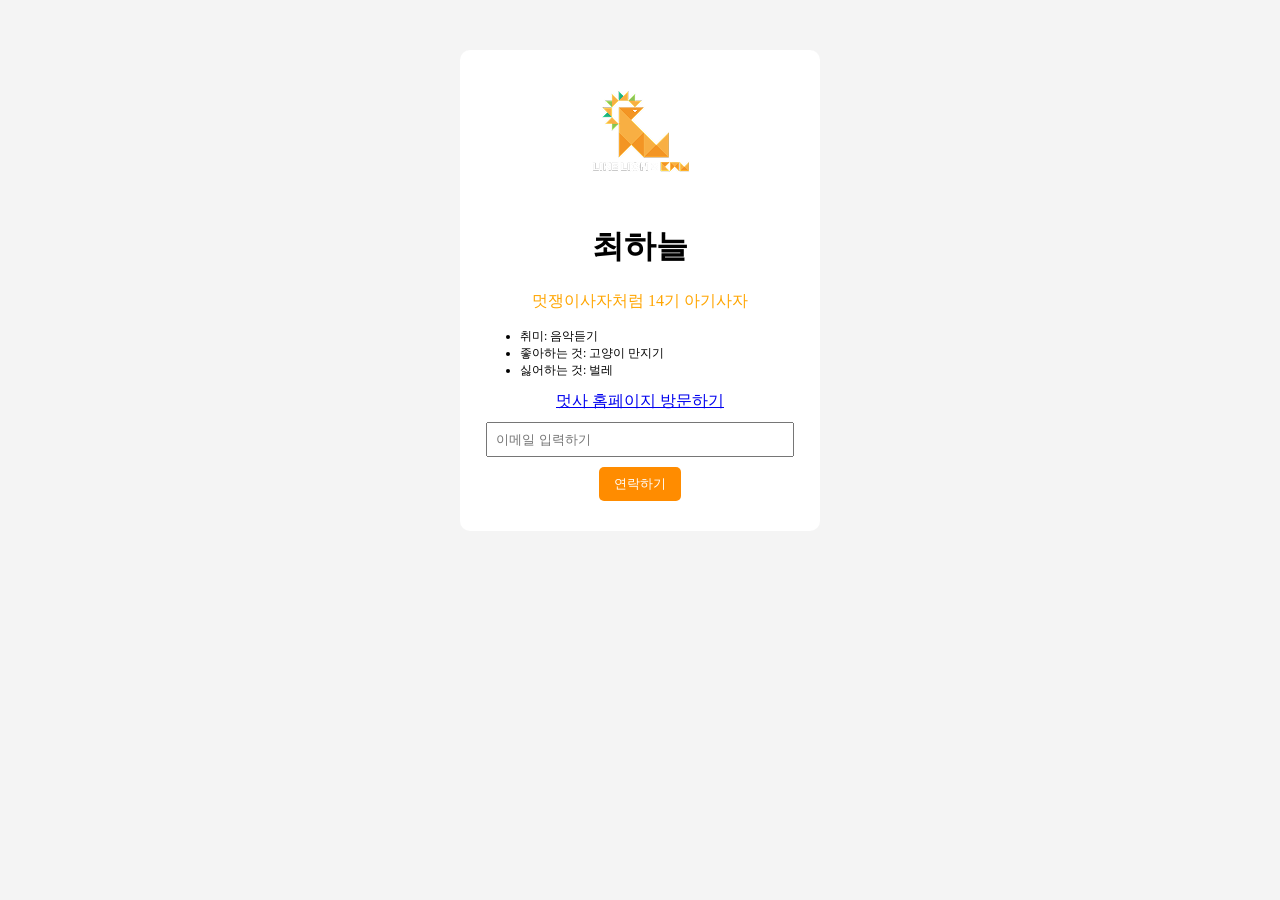
==== index.html @ 18d964c5 "1차 완성본" ====
<!doctype html>
<html lang="en">
  <head>
    <meta charset="UTF-8" />
    <meta name="viewport" content="width=device-width, initial-scale=1.0" />
    <title>최하늘</title>
    <link rel="stylesheet" href="style.css" />
  </head>
  <body>
    <div class="card">
      <img src="logo.png" alt="멋사로고" />
      <h1>최하늘</h1>
      <p>멋쟁이사자처럼 14기 아기사자</p>
      <ul>
        <li>취미: 음악듣기</li>
        <li>좋아하는 것: 고양이 만지기</li>
        <li>싫어하는 것: 벌레</li>
      </ul>
      <a href="https://likelionkmu.com/" target="_blank"
        >멋사 홈페이지 방문하기</a
      >
      <div class="contact">
        <input type="email" placeholder="이메일 입력하기" />
        <button class="contact-btn">연락하기</button>
      </div>
    </div>
  </body>
</html>
---- style.css ----
body {
  background-color: #f4f4f4;
}

/* 카드 전체 박스 */
.card {
  width: 320px;
  background-color: white;
  margin: 50px auto;
  padding: 20px;
  border-radius: 10px;
  text-align: center;
}

/* 소개 문단 */
p {
  color: orange;
  font-size: 16px;
}

/* 목록 */
ul {
  text-align: left;
  font-size: 12px;
  margin-top: 15px;
}

.contact {
  margin: 10px 0;
}

.contact input {
  width: 90%;
  padding: 8px;
}

.contact-btn {
  margin-top: 10px;
  padding: 8px 15px;
  border: none;
  background-color: darkorange;
  color: white;
  cursor: pointer;
  border-radius: 5px;
}

.contact-btn:hover {
  background-color: orange;
}
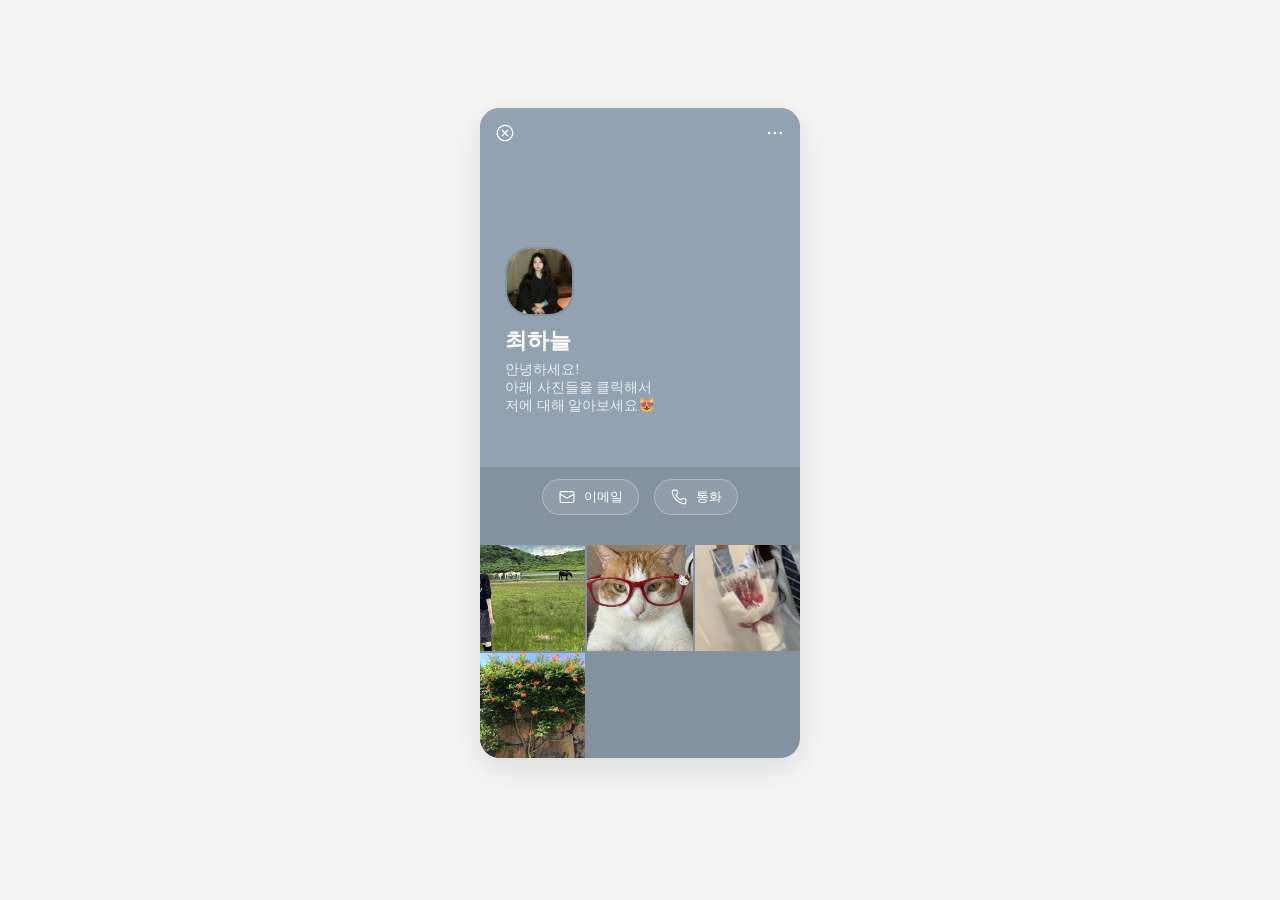
==== commit 90d0043d: "파일 위치 이동" ====
--- a/index.html
+++ b/index.html
@@ -8,20 +8,130 @@
   </head>
   <body>
     <div class="card">
-      <img src="logo.png" alt="멋사로고" />
-      <h1>최하늘</h1>
-      <p>멋쟁이사자처럼 14기 아기사자</p>
-      <ul>
-        <li>취미: 음악듣기</li>
-        <li>좋아하는 것: 고양이 만지기</li>
-        <li>싫어하는 것: 벌레</li>
-      </ul>
-      <a href="https://likelionkmu.com/" target="_blank"
-        >멋사 홈페이지 방문하기</a
-      >
-      <div class="contact">
-        <input type="email" placeholder="이메일 입력하기" />
-        <button class="contact-btn">연락하기</button>
+      <div class="top-bar">
+        <img src="close-circle.svg" class="top-icon" alt="닫기" />
+        <img src="more-horizontal.svg" class="top-icon" alt="메뉴" />
+      </div>
+
+      <div class="profile-bg"></div>
+
+      <div class="profile-section">
+        <img src="haneul.jpg" class="profile-img" alt="프로필 사진" />
+        <div class="profile-text">
+          <h2 class="profile-name">최하늘</h2>
+          <p class="profile-intro">
+            안녕하세요!<br />아래 사진들을 클릭해서<br />저에 대해 알아보세요😻
+          </p>
+        </div>
+      </div>
+
+      <div class="profile-actions">
+        <div
+          class="action-item"
+          onclick="location.href = 'mailto:chn384012@gmail.com'"
+        >
+          <img src="email.svg" alt="채팅" />
+          <span>이메일</span>
+        </div>
+        <div class="action-item" onclick="location.href = 'tel:010-8779-3840'">
+          <img src="phone.svg" alt="통화" />
+          <span>통화</span>
+        </div>
+      </div>
+
+      <div class="feed-container">
+        <div class="feed-item">
+          <input type="checkbox" id="modal-about" class="modal-check" />
+          <label for="modal-about">
+            <img src="photo1.jpg" alt="About Me" />
+            <div class="overlay">About Me</div>
+          </label>
+          <div class="modal-content">
+            <div class="modal-box">
+              <h3>About Me 🦁</h3>
+              <p>
+                저는 AI빅데이터융합경영학과<br />24학번 05년생 최하늘입니다!
+                <br />
+                인친 블친 모두 환영해요~!
+              </p>
+              <div class="social-links">
+                <a href="https://instagram.com/havveure_" target="_blank"
+                  ><img src="instagram.png" class="icon"
+                /></a>
+                <a href="https://github.com/chn384012" target="_blank"
+                  ><img src="github.png" class="icon"
+                /></a>
+                <a href="https://blog.naver.com/everillow" target="_blank"
+                  ><img src="blog.png" class="icon"
+                /></a>
+              </div>
+              <label for="modal-about" class="close-btn">닫기</label>
+            </div>
+          </div>
+        </div>
+
+        <div class="feed-item">
+          <input type="checkbox" id="modal-fav" class="modal-check" />
+          <label for="modal-fav">
+            <img src="photo2.jpg" alt="Favorite" />
+            <div class="overlay">Favorite</div>
+          </label>
+          <div class="modal-content">
+            <div class="modal-box">
+              <h3>Favorite</h3>
+              <p>
+                -취미: 밴드 음악 듣기, 공연 보기 <br />좋아하는 것: 귀여운 거
+                <br />싫어하는 거: 벌레, 맛없는 음식 <br />*tmi: 클릭한 고양이
+                사진은<br />제가 키우는 고양이고, <br />이름은 몽이랍니다!
+              </p>
+              <label for="modal-fav" class="close-btn">닫기</label>
+            </div>
+          </div>
+        </div>
+
+        <div class="feed-item">
+          <input type="checkbox" id="modal-play" class="modal-check" />
+          <label for="modal-play">
+            <img src="photo4.jpg" alt="Playlist" />
+            <div class="overlay">Playlist</div>
+          </label>
+          <div class="modal-content">
+            <div class="modal-box">
+              <h3>Playlist🎧</h3>
+              <p>봄에 듣기 좋은 노래들 추천합니다🌸</p>
+              <img
+                src="playlist.jpg"
+                class="full-playlist-img"
+                alt="플레이리스트 사진"
+              />
+              <label for="modal-play" class="close-btn">닫기</label>
+            </div>
+          </div>
+        </div>
+
+        <div class="feed-item">
+          <input type="checkbox" id="modal-album" class="modal-check" />
+          <label for="modal-album">
+            <img src="photo3.jpg" alt="My Album" />
+            <div class="overlay">Album</div>
+          </label>
+
+          <div class="modal-content">
+            <div class="modal-box album-modal">
+              <h3>My Photo Album 🖼️</h3>
+              <p>필름 카메라로 직접 찍은 사진들입니다📷</p>
+
+              <div class="album-grid">
+                <img src="my_pic1.jpg" alt="사진1" />
+                <img src="my_pic2.jpg" alt="사진2" />
+                <img src="my_pic3.jpg" alt="사진3" />
+                <img src="my_pic4.jpg" alt="사진4" />
+              </div>
+
+              <label for="modal-album" class="close-btn">닫기</label>
+            </div>
+          </div>
+        </div>
       </div>
     </div>
   </body>
--- a/style.css
+++ b/style.css
@@ -1,49 +1,263 @@
 body {
   background-color: #f4f4f4;
-}
-
-/* 카드 전체 박스 */
+  display: flex;
+  justify-content: center;
+  padding: 50px 0;
+}
+
 .card {
   width: 320px;
-  background-color: white;
-  margin: 50px auto;
-  padding: 20px;
-  border-radius: 10px;
-  text-align: center;
-}
-
-/* 소개 문단 */
-p {
-  color: orange;
-  font-size: 16px;
-}
-
-/* 목록 */
-ul {
-  text-align: left;
-  font-size: 12px;
-  margin-top: 15px;
-}
-
-.contact {
-  margin: 10px 0;
-}
-
-.contact input {
-  width: 90%;
-  padding: 8px;
-}
-
-.contact-btn {
+  height: 650px;
+  background-color: #84919e;
+  margin: 50px auto; /* 중앙 정렬 */
+  border-radius: 20px;
+  overflow: hidden; /* 밖으로 나가는 내용 잘라내기 */
+  box-shadow: 0 10px 30px rgba(0, 0, 0, 0.1);
+  display: flex;
+  flex-direction: column; /* 세로로 나열 */
+  position: relative;
+}
+
+/* 상단 바 */
+.top-bar {
+  position: absolute; /* 카드 내부에서 자유롭게 배치 */
+  top: 15px;
+  left: 0;
+  width: 100%;
+  display: flex;
+  justify-content: space-between; /* 양 끝으로 배치 */
+  padding: 0 15px;
+  box-sizing: border-box;
+  z-index: 20; /* 배경보다 위에 표시 */
+}
+
+.top-icon {
+  width: 20px;
+  height: 20px;
+  filter: brightness(0) invert(1); /* 검정색 아이콘을 흰색으로 바꾸는 코드 */
+}
+
+/* 프로필 */
+.profile-bg {
+  width: 100%;
+  height: 500px;
+  background-color: #92a2b1;
+  background-size: cover;
+  background-position: center;
+}
+
+.profile-section {
+  display: flex;
+  flex-direction: column;
+  align-items: flex-start;
+  margin-top: -220px;
+  padding: 0 25px 20px 25px;
+}
+
+.profile-img {
+  width: 65px;
+  height: 65px;
+  border-radius: 25px;
+  border: 2px solid #84919e;
+  object-fit: cover;
+}
+
+.profile-text {
+  text-align: left; /* 텍스트 왼쪽 정렬 */
+  color: white;
   margin-top: 10px;
-  padding: 8px 15px;
-  border: none;
-  background-color: darkorange;
+}
+
+.profile-name {
+  font-size: 22px;
+  margin: 0;
+}
+
+.profile-intro {
+  font-size: 14px;
+  margin-top: 5px;
+  opacity: 0.8;
+}
+
+.profile-actions {
+  display: flex;
+  justify-content: center; /* 버튼 가로로 나열 */
+  gap: 15px; /* 채팅 버튼과 통화 버튼  간격 */
+  width: 100%;
+  margin: 30px 0;
+}
+
+.action-item {
+  display: flex;
+  flex-direction: row; /* 가로 정렬 */
+  align-items: center; /* 아이콘과 글자 높이 맞춤 */
+  justify-content: center;
+
+  background-color: rgba(255, 255, 255, 0.1);
+  padding: 8px 15px; /* 버튼 안쪽 여백 */
+  border-radius: 20px;
+  border: 0.5px solid rgba(255, 255, 255, 0.3); /* 연한 테두리 */
+
   color: white;
   cursor: pointer;
+  transition: 0.2s;
+}
+
+.action-item:hover {
+  background-color: rgba(255, 255, 255, 0.2); /* 마우스 올리면 더 밝게 */
+}
+
+.action-item img {
+  width: 18px;
+  height: 18px;
+  margin-right: 8px; /* 아이콘과 글자 사이 오른쪽 간격 */
+  filter: brightness(0) invert(1);
+}
+
+.action-item span {
+  font-size: 13px;
+  font-weight: 500;
+}
+
+/* 피드 */
+.feed-container {
+  display: flex;
+  flex-wrap: wrap; /* 자리가 부족하면 아랫줄로 */
+  gap: 2px; /* 사진 사이 간격 */
+  width: 100%;
+  background-color: transparent; /* 카드 배경색이 보이게 함 */
+  padding: 0;
+}
+
+/* 각 사진 아이템 크기 (3개씩 한 줄) */
+.feed-item {
+  /* (전체 너비 - 간격) / 3등분 */
+  width: calc((100% - 4px) / 3);
+  aspect-ratio: 1 / 1;
+  position: relative;
+  overflow: hidden;
+  cursor: pointer;
+}
+
+/* 오버레이 설정 */
+.overlay {
+  position: absolute;
+  top: 0;
+  left: 0;
+  width: 100%;
+  height: 100%;
+  background: rgba(0, 0, 0, 0.5);
+  color: white;
+  display: flex;
+  justify-content: center;
+  align-items: center;
+  opacity: 0; /* 평소엔 숨김 */
+  transition: opacity 0.3s;
+  pointer-events: none; /* 오버레이가 클릭을 방해하지 않게 함 */
+}
+
+/*마우스가 사진 위에 있을 때만 오버레이를 보여줌 */
+.feed-item:hover .overlay {
+  opacity: 1;
+}
+
+/* 이미지 크기 고정 */
+.feed-item img {
+  width: 100%;
+  height: 100%;
+  object-fit: cover;
+}
+
+/* 팝업 창 */
+.modal-check {
+  display: none;
+}
+.modal-content {
+  display: none;
+  position: fixed;
+  top: 0;
+  left: 0;
+  width: 100%;
+  height: 100%;
+  background: rgba(0, 0, 0, 0.8);
+  z-index: 1000;
+  justify-content: center;
+  align-items: center;
+}
+.modal-check:checked ~ .modal-content {
+  display: flex;
+}
+
+.modal-box {
+  background: white;
+  padding: 30px;
+  border-radius: 20px;
+  width: 300px;
+  text-align: center;
+  color: #333;
+  box-sizing: border-box; /* 패딩이 박스 크기에 영향을 주지 않게 함 */
+}
+.modal-box p {
+  font-size: 14px;
+  line-height: 1.5;
+  word-break: keep-all;
+  margin: 10px 0;
+}
+
+/* 아이콘 스타일 */
+.social-links {
+  display: flex;
+  justify-content: center;
+  gap: 15px;
+  margin: 20px 0;
+}
+.icon {
+  width: 35px !important;
+  height: 35px !important;
+  object-fit: contain; /* 비율 유지 */
+  padding: 2px;
+  box-sizing: border-box;
+  transition: 0.2s;
+}
+.icon:hover {
+  transform: scale(1.1);
+}
+.close-btn {
+  cursor: pointer;
+  color: #999;
+  font-size: 14px;
+  text-decoration: underline;
+}
+
+.full-playlist-img {
+  width: 100%; /* 팝업 박스 너비에 꽉 채우기 */
+  height: auto; /* 세로 길이는 사진 비율에 맞춰서 자동으로 */
+  border-radius: 12px;
+  margin: 15px 0; /* 제목과 닫기 버튼 사이 여백 */
+  box-shadow: 0 4px 15px rgba(0, 0, 0, 0.1);
+  display: block;
+}
+
+/* 팝업 박스 자체도 사진이 길면 같이 길어지도록 설정 */
+.modal-box {
+  max-height: 80vh;
+}
+
+/* 앨범 팝업창 */
+.album-modal {
+  width: 300px;
+}
+
+.album-grid {
+  display: grid;
+  grid-template-columns: repeat(2, 1fr); /* 2열로 나열 */
+  gap: 10px;
+  margin-top: 20px;
+}
+
+.album-grid img {
+  width: 100%;
+  aspect-ratio: 1 / 1;
+  object-fit: cover;
   border-radius: 5px;
 }
-
-.contact-btn:hover {
-  background-color: orange;
-}
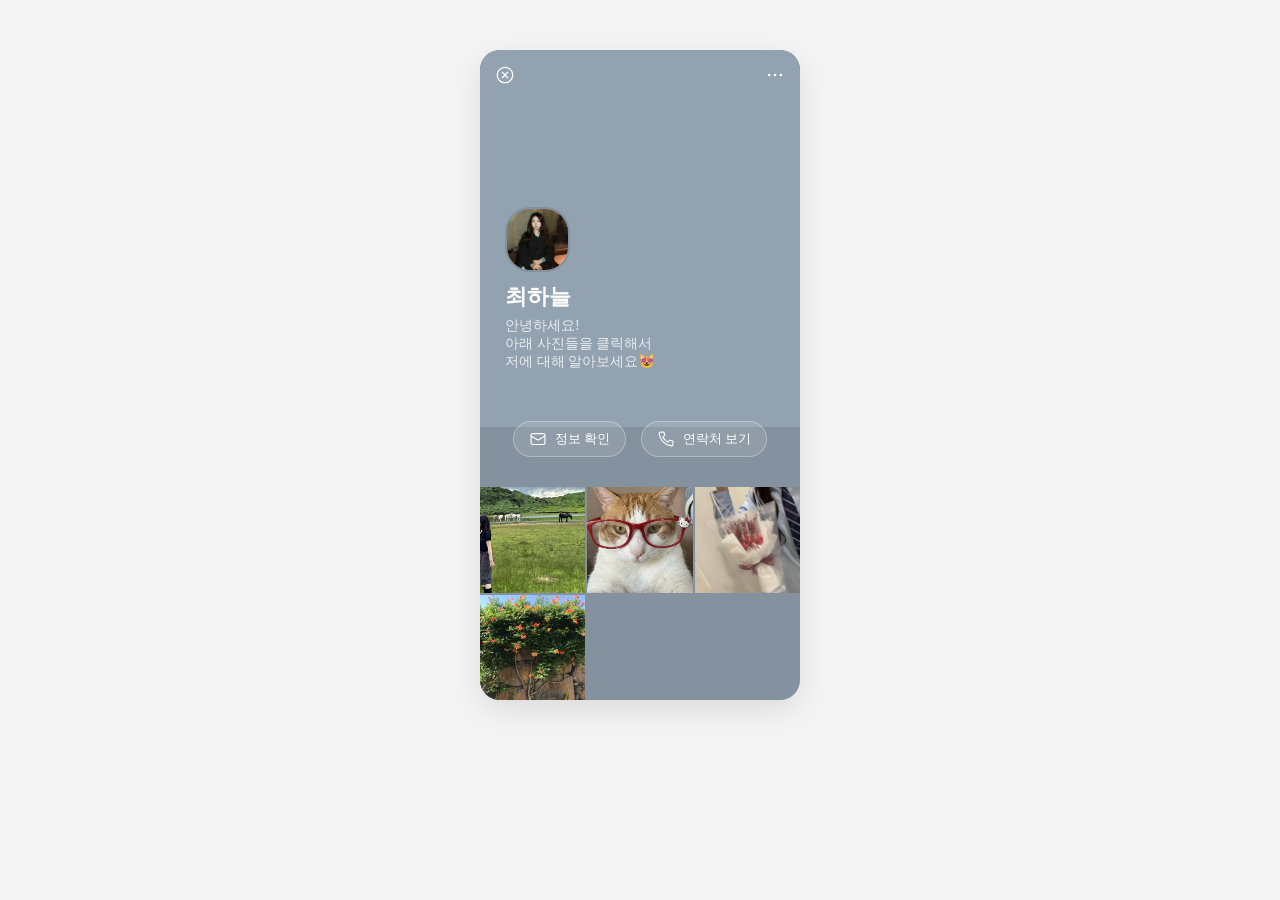
==== commit 29716186: "바디 탑마진 수정" ====
--- a/index.html
+++ b/index.html
@@ -25,18 +25,25 @@
         </div>
       </div>
 
+      <input type="checkbox" id="notice-toggle" class="notice-check" />
+
+      <label for="notice-toggle" class="kakao-notice">
+        <img src="kakao_icon.png" class="notice-icon" alt="카톡" />
+        <div class="notice-text">
+          <p class="notice-sender">카카오톡</p>
+          <p class="notice-msg">📧 chn384012@naver.com / 📞 010-8779-3840</p>
+        </div>
+      </label>
+
       <div class="profile-actions">
-        <div
-          class="action-item"
-          onclick="location.href = 'mailto:chn384012@gmail.com'"
-        >
-          <img src="email.svg" alt="채팅" />
-          <span>이메일</span>
-        </div>
-        <div class="action-item" onclick="location.href = 'tel:010-8779-3840'">
+        <label for="notice-toggle" class="action-item">
+          <img src="email.svg" alt="이메일" />
+          <span>정보 확인</span>
+        </label>
+        <label for="notice-toggle" class="action-item">
           <img src="phone.svg" alt="통화" />
-          <span>통화</span>
-        </div>
+          <span>연락처 보기</span>
+        </label>
       </div>
 
       <div class="feed-container">
--- a/style.css
+++ b/style.css
@@ -2,7 +2,15 @@
   background-color: #f4f4f4;
   display: flex;
   justify-content: center;
-  padding: 50px 0;
+  padding: 0;
+  margin: 0;
+}
+
+/* 모든 요소의 기본 여백을 미리 다 0으로 만들고 시작 */
+* {
+  margin: 0;
+  padding: 0;
+  box-sizing: border-box;
 }
 
 .card {
@@ -87,6 +95,48 @@
   margin: 30px 0;
 }
 
+/* 체크박스는 화면에서 숨김*/
+.notice-check {
+  display: none;
+}
+
+/* 알림창 기본 스타일 (평소엔 카드 위로 숨김) */
+.kakao-notice {
+  position: absolute;
+  top: -80px; /* 카드 밖으로 올림 */
+  left: 15px;
+  right: 15px;
+  height: 65px;
+  background-color: rgba(255, 255, 255, 0.98);
+  border-radius: 18px;
+  display: flex;
+  align-items: center;
+  padding: 0 15px;
+  box-shadow: 0 5px 15px rgba(0, 0, 0, 0.1);
+  z-index: 9999;
+  transition: all 0.4s cubic-bezier(0.175, 0.885, 0.32, 1.275); /* 튕기는 느낌 추가 */
+  cursor: pointer;
+}
+
+/* 체크박스가 체크되면 알림창 아래로 */
+.notice-check:checked + .kakao-notice {
+  top: 15px;
+}
+
+/* 알림창 내부 텍스트 스타일 */
+.notice-sender {
+  font-size: 12px;
+  font-weight: bold;
+  margin: 0;
+  color: #333;
+}
+
+.notice-msg {
+  font-size: 12px;
+  margin: 2px 0 0 0;
+  color: #666;
+}
+
 .action-item {
   display: flex;
   flex-direction: row; /* 가로 정렬 */
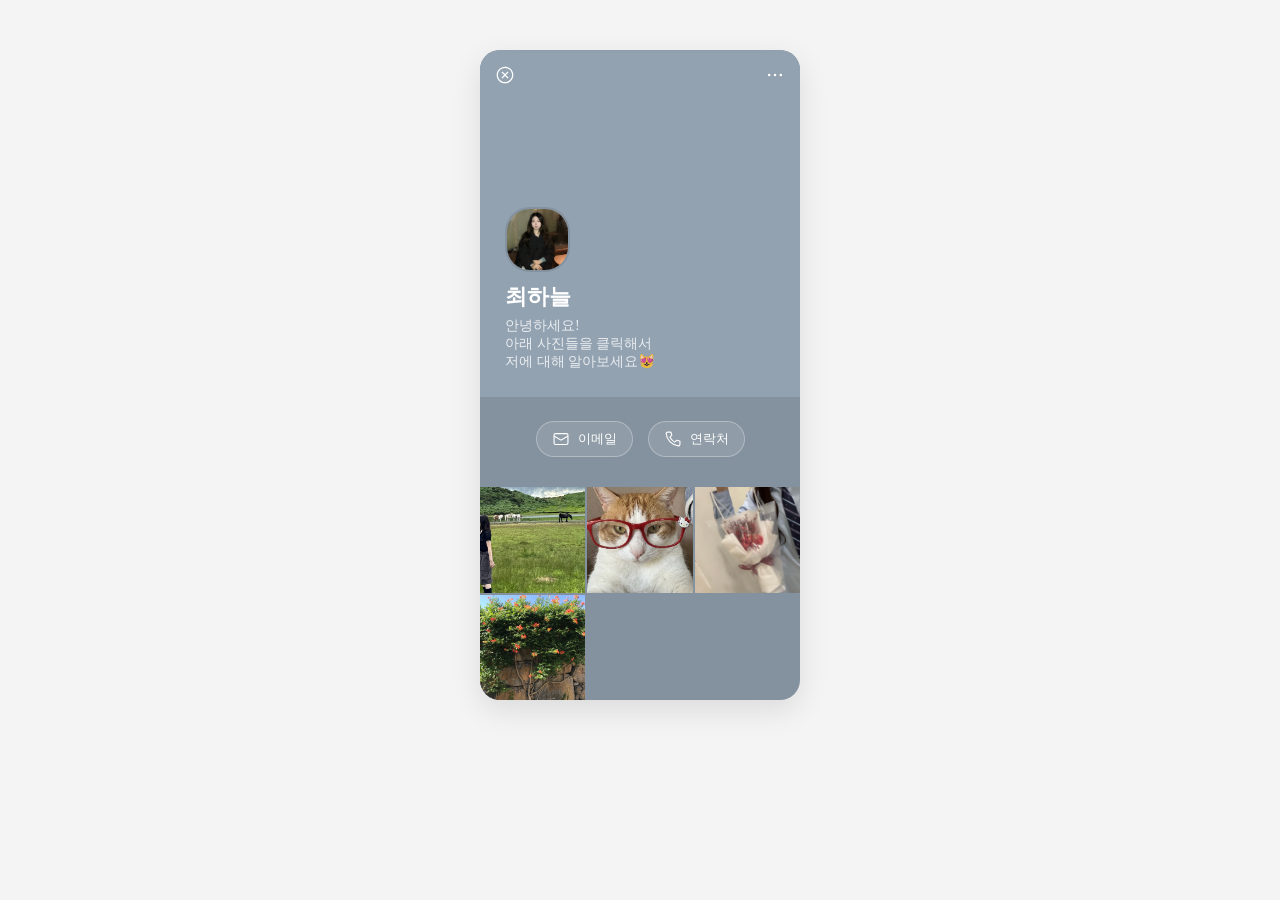
==== commit c3afa739: "팝업창 수정 및 플리 링크 추가" ====
--- a/index.html
+++ b/index.html
@@ -25,24 +25,33 @@
         </div>
       </div>
 
-      <input type="checkbox" id="notice-toggle" class="notice-check" />
-
-      <label for="notice-toggle" class="kakao-notice">
+      <input type="checkbox" id="email-toggle" class="notice-check" />
+      <label for="email-toggle" class="kakao-notice email-box">
         <img src="kakao_icon.png" class="notice-icon" alt="카톡" />
         <div class="notice-text">
-          <p class="notice-sender">카카오톡</p>
-          <p class="notice-msg">📧 chn384012@naver.com / 📞 010-8779-3840</p>
+          <p class="notice-sender">카카오톡 (이메일)</p>
+          <p class="notice-msg">📧 chn384012@naver.com</p>
+        </div>
+      </label>
+
+      <input type="checkbox" id="phone-toggle" class="notice-check" />
+      <label for="phone-toggle" class="kakao-notice phone-box">
+        <img src="kakao_icon.png" class="notice-icon" alt="카톡" />
+        <div class="notice-text">
+          <p class="notice-sender">카카오톡 (연락처)</p>
+          <p class="notice-msg">📞 010-8779-3840</p>
         </div>
       </label>
 
       <div class="profile-actions">
-        <label for="notice-toggle" class="action-item">
+        <label for="email-toggle" class="action-item">
           <img src="email.svg" alt="이메일" />
-          <span>정보 확인</span>
+          <span>이메일</span>
         </label>
-        <label for="notice-toggle" class="action-item">
+
+        <label for="phone-toggle" class="action-item">
           <img src="phone.svg" alt="통화" />
-          <span>연락처 보기</span>
+          <span>연락처</span>
         </label>
       </div>
 
@@ -106,11 +115,23 @@
             <div class="modal-box">
               <h3>Playlist🎧</h3>
               <p>봄에 듣기 좋은 노래들 추천합니다🌸</p>
-              <img
-                src="playlist.jpg"
-                class="full-playlist-img"
-                alt="플레이리스트 사진"
-              />
+
+              <a
+                href="https://music.apple.com/kr/playlist/b/pl.u-oZyl32WCR4VN2ey"
+                target="_blank"
+                title="애플뮤직에서 듣기"
+              >
+                <img
+                  src="playlist.jpg"
+                  class="full-playlist-img"
+                  alt="플레이리스트 사진"
+                />
+              </a>
+
+              <p style="font-size: 12px; color: #888; margin-top: 10px">
+                이미지를 클릭하면 애플뮤직으로 이동합니다.<br />더 많은 곡들이
+                궁금하시다면 클릭!!
+              </p>
               <label for="modal-play" class="close-btn">닫기</label>
             </div>
           </div>
--- a/style.css
+++ b/style.css
@@ -58,7 +58,7 @@
   display: flex;
   flex-direction: column;
   align-items: flex-start;
-  margin-top: -220px;
+  margin-top: -190px;
   padding: 0 25px 20px 25px;
 }
 
@@ -95,34 +95,53 @@
   margin: 30px 0;
 }
 
-/* 체크박스는 화면에서 숨김*/
-.notice-check {
-  display: none;
-}
-
-/* 알림창 기본 스타일 (평소엔 카드 위로 숨김) */
+/* 공통 알림창 스타일 (기존과 동일) */
 .kakao-notice {
   position: absolute;
-  top: -80px; /* 카드 밖으로 올림 */
+  top: -80px;
   left: 15px;
   right: 15px;
   height: 65px;
-  background-color: rgba(255, 255, 255, 0.98);
+  background-color: white;
   border-radius: 18px;
   display: flex;
   align-items: center;
   padding: 0 15px;
   box-shadow: 0 5px 15px rgba(0, 0, 0, 0.1);
   z-index: 9999;
-  transition: all 0.4s cubic-bezier(0.175, 0.885, 0.32, 1.275); /* 튕기는 느낌 추가 */
-  cursor: pointer;
-}
-
-/* 체크박스가 체크되면 알림창 아래로 */
-.notice-check:checked + .kakao-notice {
+  transition: all 0.4s cubic-bezier(0.175, 0.885, 0.32, 1.275);
+  cursor: pointer;
+  overflow: hidden;
+}
+
+/* 각각의 체크박스에 반응 */
+#email-toggle:checked ~ .email-box {
   top: 15px;
 }
 
+#phone-toggle:checked ~ .phone-box {
+  top: 15px;
+}
+
+/* 체크박스 숨기기 */
+.notice-check {
+  display: none;
+}
+.notice-icon {
+  width: 30px;
+  height: 30px;
+  min-width: 30px;
+  object-fit: contain; /* 이미지 비율 유지 */
+  margin-right: 12px;
+  border-radius: 8px;
+}
+
+/* 알림창 텍스트 중앙 정렬 확인 */
+.notice-text {
+  display: flex;
+  flex-direction: column;
+  justify-content: center;
+}
 /* 알림창 내부 텍스트 스타일 */
 .notice-sender {
   font-size: 12px;
@@ -286,6 +305,15 @@
   margin: 15px 0; /* 제목과 닫기 버튼 사이 여백 */
   box-shadow: 0 4px 15px rgba(0, 0, 0, 0.1);
   display: block;
+  transition:
+    transform 0.3s ease,
+    opacity 0.3s ease;
+  cursor: pointer;
+}
+
+.full-playlist-img:hover {
+  transform: scale(1.02);
+  opacity: 0.9; /* 투명해짐 */
 }
 
 /* 팝업 박스 자체도 사진이 길면 같이 길어지도록 설정 */
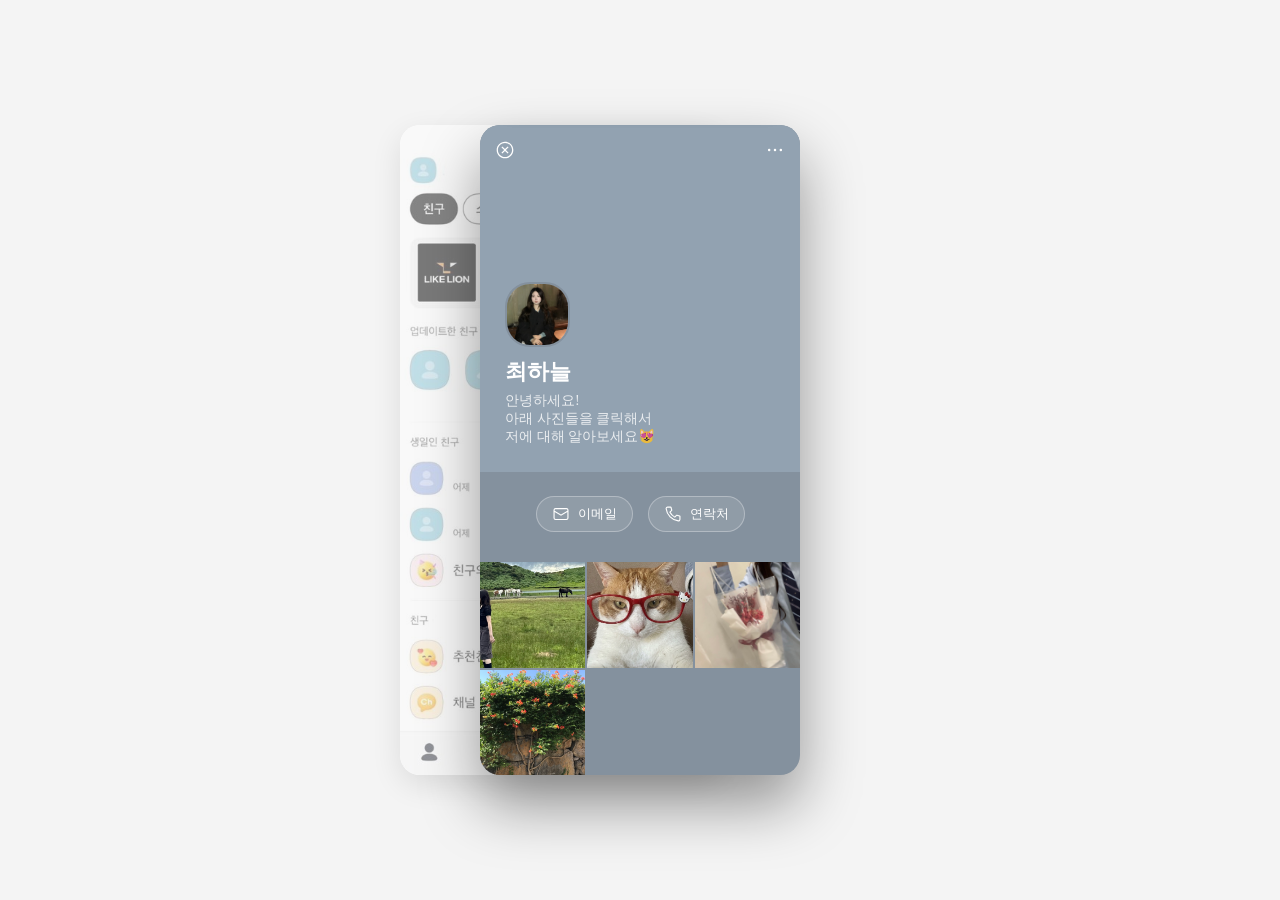
==== commit 7d069201: "친구추가 배경 설정" ====
--- a/index.html
+++ b/index.html
@@ -7,6 +7,9 @@
     <link rel="stylesheet" href="style.css" />
   </head>
   <body>
+    <div class="background-window">
+      <img src="friend__list.jpg" />
+    </div>
     <div class="card">
       <div class="top-bar">
         <img src="close-circle.svg" class="top-icon" alt="닫기" />
--- a/style.css
+++ b/style.css
@@ -4,6 +4,11 @@
   justify-content: center;
   padding: 0;
   margin: 0;
+  /* 밑은 친구추가 배경 설정 */
+  align-items: center;
+  min-height: 100vh;
+  overflow: hidden; /* 창들이 화면 밖으로 나가도 스크롤 안 생기게 */
+  position: relative; /* 자식 요소들의 절대 위치 기준점 */
 }
 
 /* 모든 요소의 기본 여백을 미리 다 0으로 만들고 시작 */
@@ -17,13 +22,39 @@
   width: 320px;
   height: 650px;
   background-color: #84919e;
-  margin: 50px auto; /* 중앙 정렬 */
+  margin: 0;
   border-radius: 20px;
   overflow: hidden; /* 밖으로 나가는 내용 잘라내기 */
-  box-shadow: 0 10px 30px rgba(0, 0, 0, 0.1);
   display: flex;
   flex-direction: column; /* 세로로 나열 */
   position: relative;
+  box-shadow: 0 30px 60px rgba(0, 0, 0, 0.4); /* 입체감 */
+
+  /* 겹침 순서 */
+  z-index: 2; /* 뒤쪽 창(z-index: 1)보다 높은 숫자를 줘서 앞으로 가져오는 코드 */
+}
+
+/* 친구 목록 창 스타일 */
+.background-window {
+  width: 320px;
+  height: 650px;
+  border-radius: 20px;
+  background-color: white;
+  position: absolute;
+  top: 50%;
+  left: 50%;
+  transform: translate(-75%, -50%) rotate(0deg); /* 기울임 정도 */
+  filter: blur(0px) brightness(0.5px); /* 흐림 정도 */
+  opacity: 0.5; /* 투명도 */
+  z-index: 1; /* 카드보다 뒤로 보냄 */
+  overflow: hidden;
+  box-shadow: 0 10px 30px rgba(0, 0, 0, 0.2);
+}
+
+.background-window img {
+  width: 100%;
+  height: 100%;
+  object-fit: cover;
 }
 
 /* 상단 바 */
@@ -114,7 +145,7 @@
   overflow: hidden;
 }
 
-/* 각각의 체크박스에 반응 */
+/* 알림창이 각각의 체크박스에 반응 */
 #email-toggle:checked ~ .email-box {
   top: 15px;
 }
@@ -127,6 +158,7 @@
 .notice-check {
   display: none;
 }
+
 .notice-icon {
   width: 30px;
   height: 30px;
@@ -237,7 +269,7 @@
   object-fit: cover;
 }
 
-/* 팝업 창 */
+/* 피드 클릭 시 팝업 창 */
 .modal-check {
   display: none;
 }
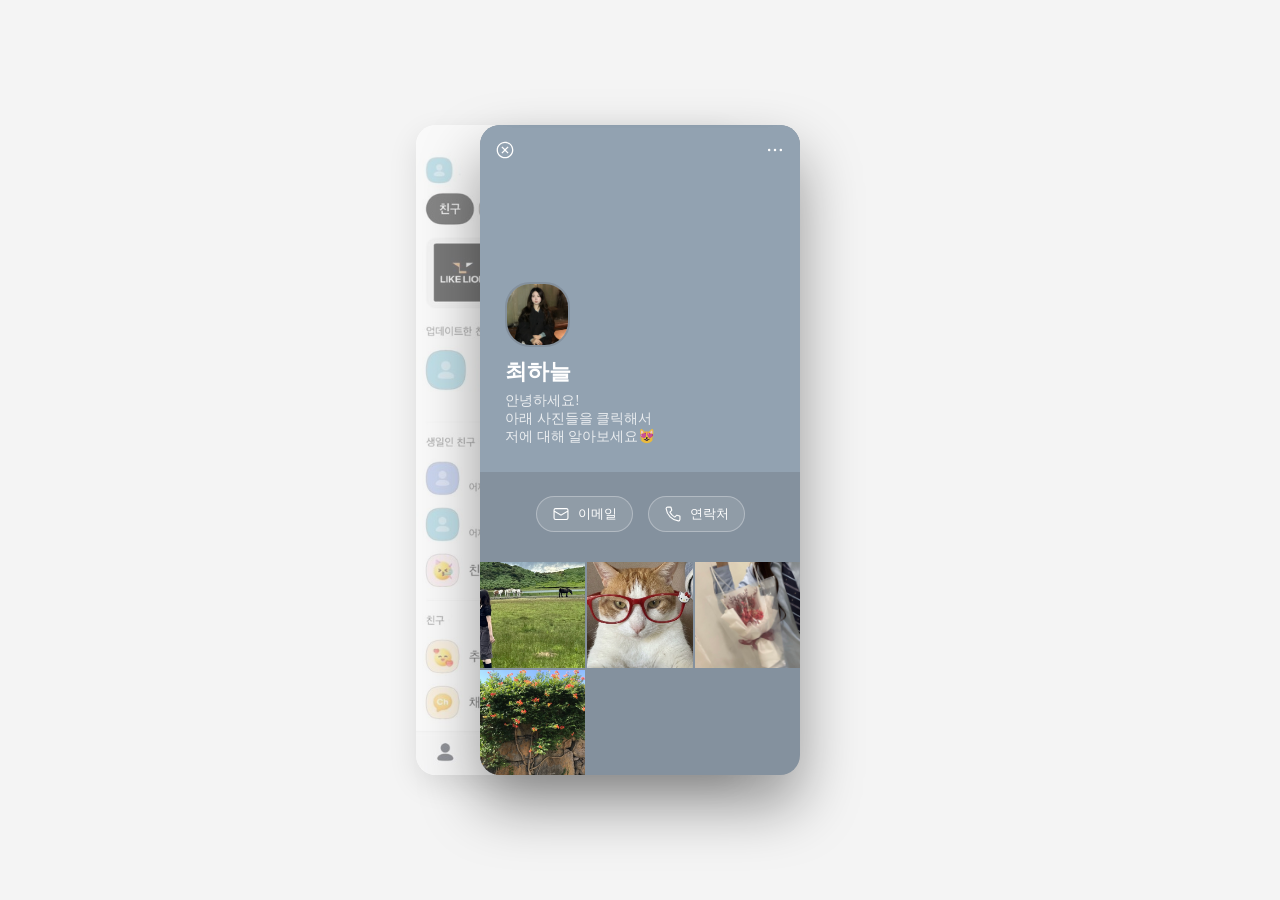
==== commit 97c3bc4b: "플리 이미지 수정" ====
--- a/index.html
+++ b/index.html
@@ -125,7 +125,7 @@
                 title="애플뮤직에서 듣기"
               >
                 <img
-                  src="playlist.jpg"
+                  src="myplaylist.jpg"
                   class="full-playlist-img"
                   alt="플레이리스트 사진"
                 />
--- a/style.css
+++ b/style.css
@@ -43,7 +43,7 @@
   position: absolute;
   top: 50%;
   left: 50%;
-  transform: translate(-75%, -50%) rotate(0deg); /* 기울임 정도 */
+  transform: translate(-70%, -50%) rotate(0deg); /* 기울임 정도 */
   filter: blur(0px) brightness(0.5px); /* 흐림 정도 */
   opacity: 0.5; /* 투명도 */
   z-index: 1; /* 카드보다 뒤로 보냄 */
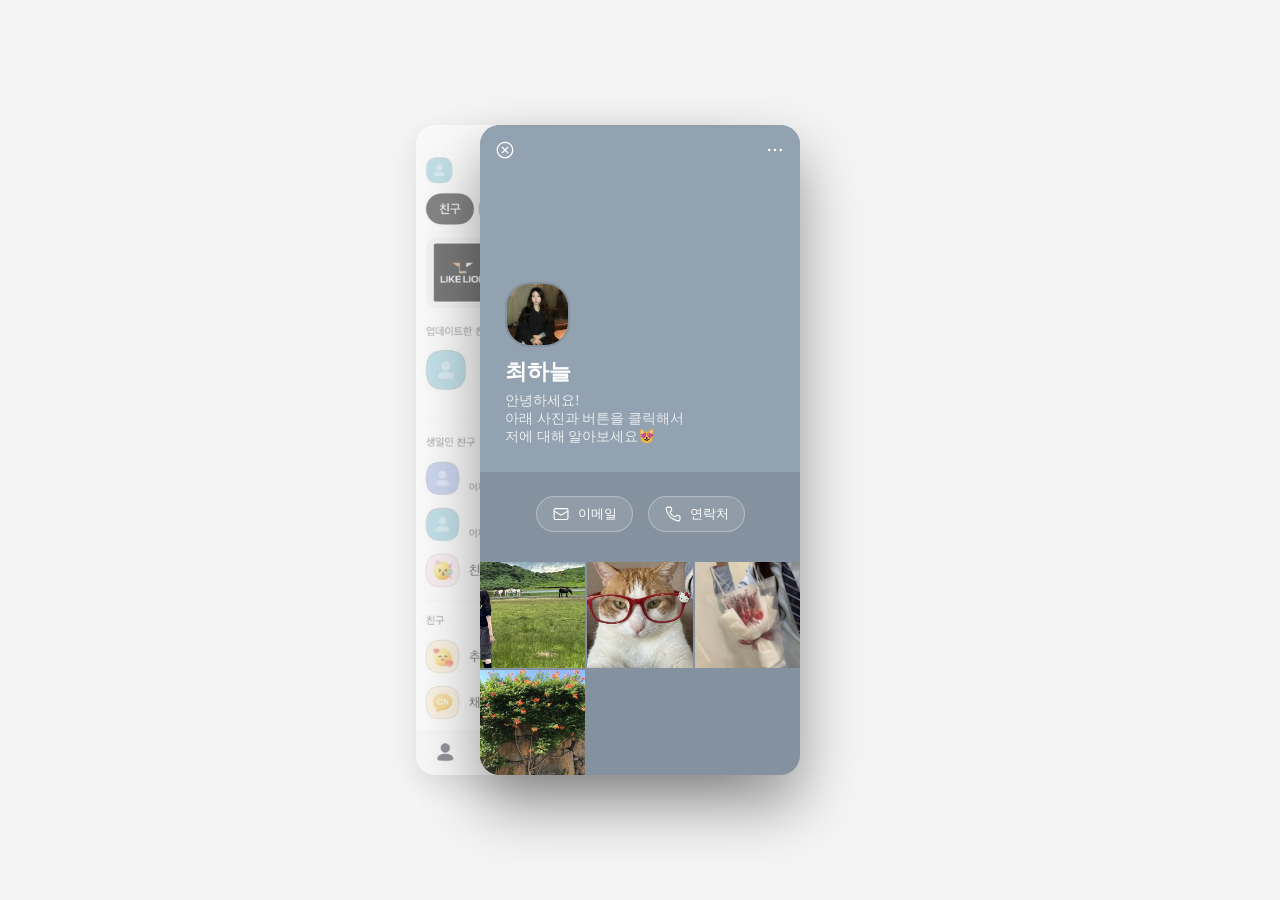
==== commit 6ee06c83: "문구 수정" ====
--- a/index.html
+++ b/index.html
@@ -23,7 +23,8 @@
         <div class="profile-text">
           <h2 class="profile-name">최하늘</h2>
           <p class="profile-intro">
-            안녕하세요!<br />아래 사진들을 클릭해서<br />저에 대해 알아보세요😻
+            안녕하세요!<br />아래 사진과 버튼을 클릭해서<br />저에 대해
+            알아보세요😻
           </p>
         </div>
       </div>
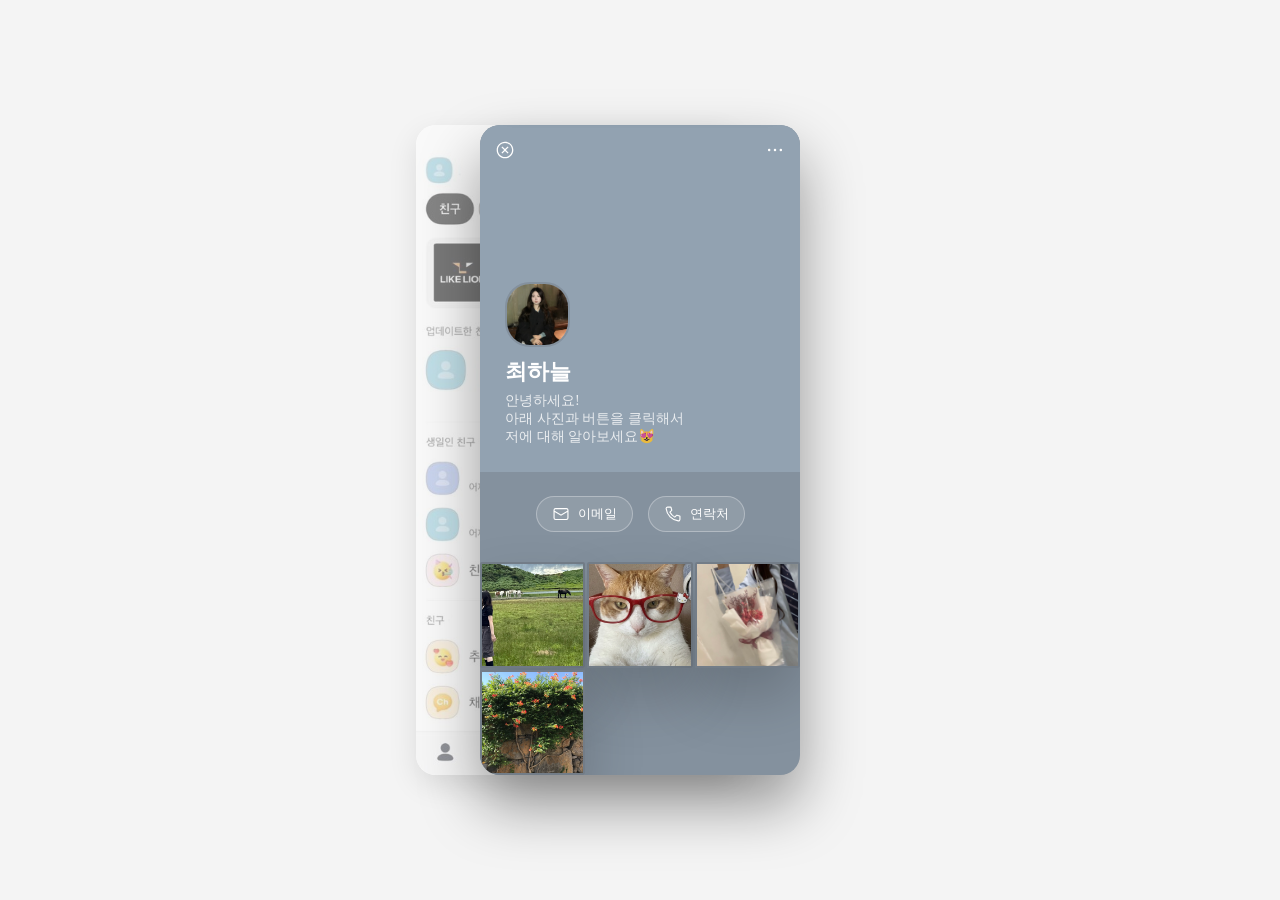
==== commit 03abb56e: "피드 사진 설정 수정" ====
--- a/index.html
+++ b/index.html
@@ -101,8 +101,9 @@
               <h3>Favorite</h3>
               <p>
                 -취미: 밴드 음악 듣기, 공연 보기 <br />좋아하는 것: 귀여운 거
-                <br />싫어하는 거: 벌레, 맛없는 음식 <br />*tmi: 클릭한 고양이
-                사진은<br />제가 키우는 고양이고, <br />이름은 몽이랍니다!
+                <br />싫어하는 거: 벌레, 맛없는 음식 <br />
+                <br />*tmi: 클릭한 고양이 사진은<br />제가 키우는 고양이고,
+                <br />이름은 몽이랍니다!
               </p>
               <label for="modal-fav" class="close-btn">닫기</label>
             </div>
--- a/style.css
+++ b/style.css
@@ -238,6 +238,9 @@
   position: relative;
   overflow: hidden;
   cursor: pointer;
+  border-radius: 2px;
+  border: 2px solid #737d88;
+  box-shadow: 0 30px 60px rgba(0, 0, 0, 0.2);
 }
 
 /* 오버레이 설정 */
